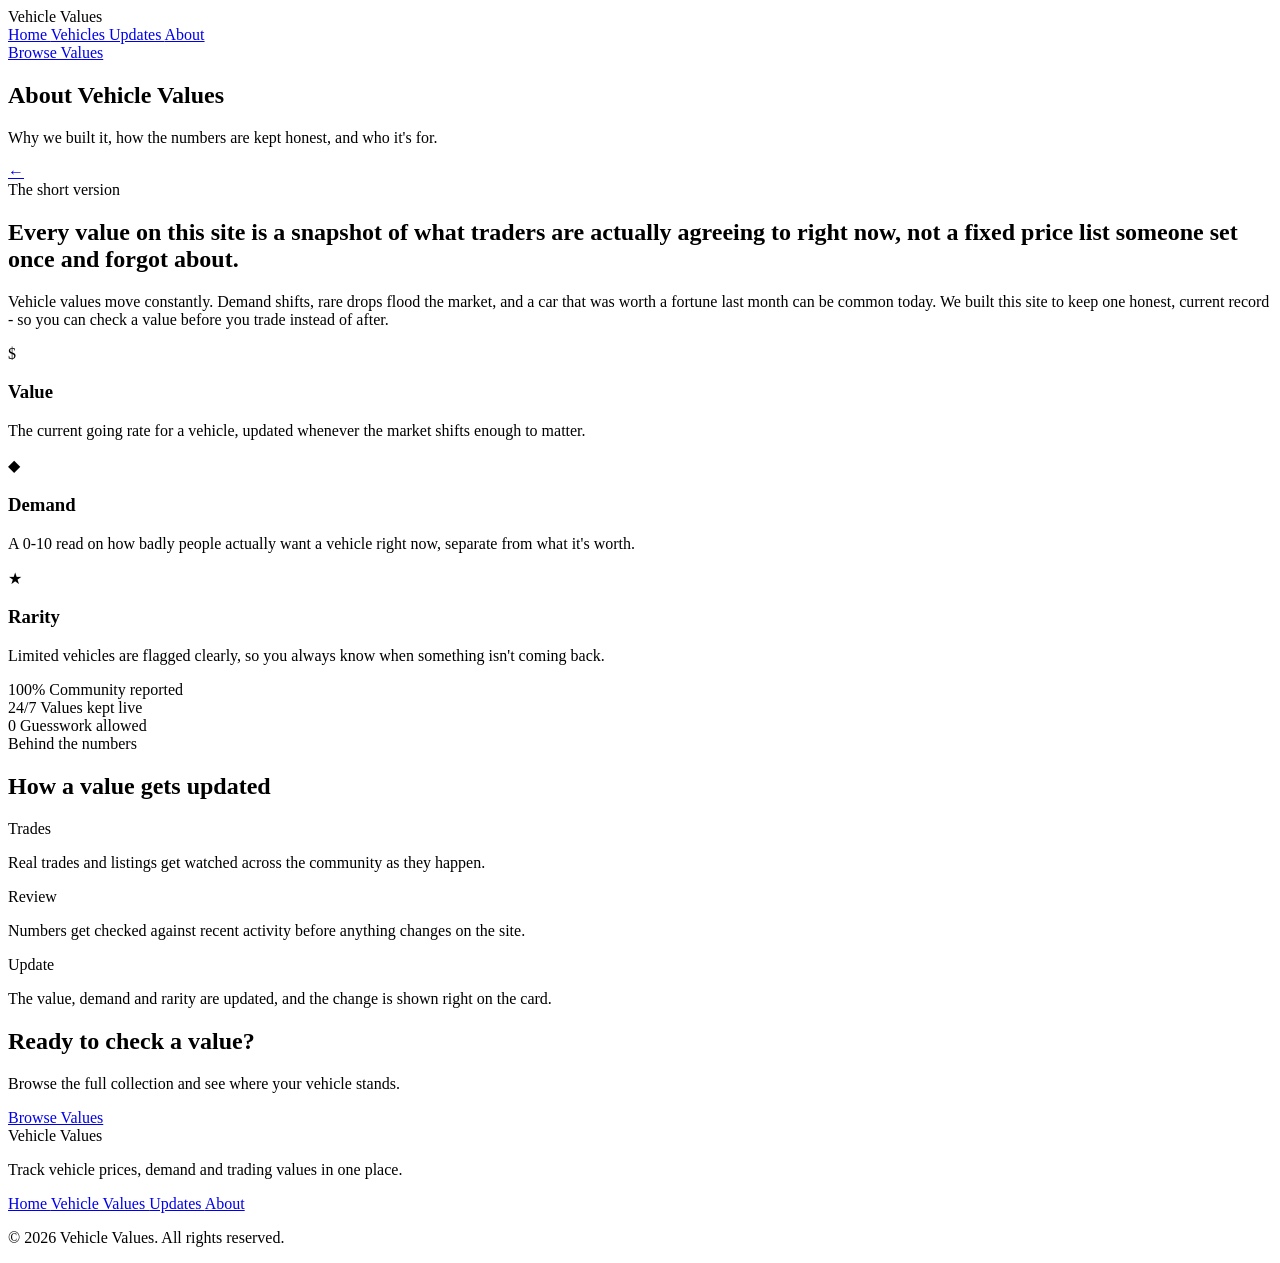
==== about.html @ a4a628b6 "Rename About.html to about.html" ====
<!DOCTYPE html>
<html lang="en">

<head>

    <meta charset="UTF-8">
    <meta name="viewport" content="width=device-width, initial-scale=1.0">

    <title>About - Vehicle Values</title>

    <!-- SEO -->
    <meta name="description" content="Learn how Vehicle Values tracks prices, demand and rarity, and who it's built for.">
    <meta name="robots" content="index, follow">
    <meta name="theme-color" content="#0b1220">


    <!-- Open Graph -->
    <meta property="og:title" content="About - Vehicle Values">
    <meta property="og:description" content="Learn how Vehicle Values tracks prices, demand and rarity, and who it's built for.">
    <meta property="og:image" content="https://i.postimg.cc/ZRS6Lx4Q/carforsalenz.webp">
    <meta property="og:type" content="website">


    <!-- Twitter -->
    <meta name="twitter:card" content="summary_large_image">
    <meta name="twitter:title" content="About - Vehicle Values">
    <meta name="twitter:description" content="Learn how Vehicle Values tracks prices, demand and rarity, and who it's built for.">
    <meta name="twitter:image" content="https://i.postimg.cc/ZRS6Lx4Q/carforsalenz.webp">


    <!-- Favicon -->
    <link rel="icon"
          type="image/webp"
          href="https://i.postimg.cc/ZRS6Lx4Q/carforsalenz.webp">


    <!-- Google Font -->
    <link rel="preconnect" href="https://fonts.googleapis.com">

    <link rel="preconnect"
          href="https://fonts.gstatic.com"
          crossorigin>


    <link href="https://fonts.googleapis.com/css2?family=Inter:wght@300;400;500;600;700;800;900&display=swap"
          rel="stylesheet">


    <!-- CSS -->
    <link rel="stylesheet" href="about.css">


</head>


<body>


<!-- ========================================= -->
<!-- HEADER -->
<!-- ========================================= -->


<header class="header">


    <div class="logo">

        Vehicle <span>Values</span>

    </div>



    <nav>


        <a href="index.html">

            Home

        </a>



        <a href="values.html">

            Vehicles

        </a>



        <a href="#">

            Updates

        </a>



        <a href="about.html" class="active">

            About

        </a>


    </nav>



    <div class="header-actions">


        <a href="values.html" class="header-cta">

            Browse Values

        </a>


    </div>


</header>





<!-- ========================================= -->
<!-- PAGE TITLE -->
<!-- ========================================= -->


<section class="page-title">


    <h1>

        About <span>Vehicle Values</span>

    </h1>



    <p>

        Why we built it, how the numbers are kept honest, and who it's for.

    </p>


</section>





<!-- ========================================= -->
<!-- BACK BUTTON -->
<!-- ========================================= -->


<section class="page-header">


    <a href="index.html" class="back-btn">

        &#8592;

    </a>


</section>





<!-- ========================================= -->
<!-- MISSION -->
<!-- ========================================= -->


<section class="mission reveal">


    <span class="eyebrow">

        The short version

    </span>



    <h2>

        Every value on this site is a snapshot of what traders are actually agreeing to right now, not a fixed price list someone set once and forgot about.

    </h2>



    <p>

        Vehicle values move constantly. Demand shifts, rare drops flood the market,
        and a car that was worth a fortune last month can be common today. We built
        this site to keep one honest, current record - so you can check a value
        before you trade instead of after.

    </p>


</section>





<!-- ========================================= -->
<!-- WHAT WE TRACK -->
<!-- ========================================= -->


<section class="about-grid reveal">


    <div class="about-card">


        <div class="about-icon">

            $

        </div>


        <h3>

            Value

        </h3>


        <p>

            The current going rate for a vehicle, updated whenever the market
            shifts enough to matter.

        </p>


    </div>




    <div class="about-card">


        <div class="about-icon">

            ◆

        </div>


        <h3>

            Demand

        </h3>


        <p>

            A 0-10 read on how badly people actually want a vehicle right now,
            separate from what it's worth.

        </p>


    </div>




    <div class="about-card">


        <div class="about-icon">

            ★

        </div>


        <h3>

            Rarity

        </h3>


        <p>

            Limited vehicles are flagged clearly, so you always know when
            something isn't coming back.

        </p>


    </div>


</section>





<!-- ========================================= -->
<!-- STATS STRIP -->
<!-- ========================================= -->


<section class="stats-strip reveal">


    <div class="stat">


        <span class="stat-number">

            100%

        </span>


        <span class="stat-label">

            Community reported

        </span>


    </div>




    <div class="stat">


        <span class="stat-number">

            24/7

        </span>


        <span class="stat-label">

            Values kept live

        </span>


    </div>




    <div class="stat">


        <span class="stat-number">

            0

        </span>


        <span class="stat-label">

            Guesswork allowed

        </span>


    </div>


</section>





<!-- ========================================= -->
<!-- HOW IT WORKS -->
<!-- ========================================= -->


<section class="how-it-works reveal">


    <span class="eyebrow">

        Behind the numbers

    </span>



    <h2>

        How a value gets updated

    </h2>




    <div class="steps">


        <div class="step">


            <span class="step-marker">

                Trades

            </span>


            <p>

                Real trades and listings get watched across the community as
                they happen.

            </p>


        </div>




        <div class="step">


            <span class="step-marker">

                Review

            </span>


            <p>

                Numbers get checked against recent activity before anything
                changes on the site.

            </p>


        </div>




        <div class="step">


            <span class="step-marker">

                Update

            </span>


            <p>

                The value, demand and rarity are updated, and the change is
                shown right on the card.

            </p>


        </div>


    </div>


</section>





<!-- ========================================= -->
<!-- CTA -->
<!-- ========================================= -->


<section class="about-cta reveal">


    <h2>

        Ready to check a value?

    </h2>



    <p>

        Browse the full collection and see where your vehicle stands.

    </p>



    <a href="values.html" class="primary">

        Browse Values

    </a>


</section>





<!-- ========================================= -->
<!-- FOOTER -->
<!-- ========================================= -->


<footer>


    <div class="footer-content">


        <div class="logo">

            Vehicle <span>Values</span>

        </div>



        <p>

            Track vehicle prices, demand and trading values in one place.

        </p>


    </div>




    <div class="footer-links">


        <a href="index.html">

            Home

        </a>


        <a href="values.html">

            Vehicle Values

        </a>


        <a href="#">

            Updates

        </a>


        <a href="about.html">

            About

        </a>


    </div>



    <p class="copyright" id="copyrightYear">

        © 2026 Vehicle Values. All rights reserved.

    </p>


</footer>





<!-- ========================================= -->
<!-- JAVASCRIPT -->
<!-- ========================================= -->


<script src="about.js"></script>


</body>


</html>
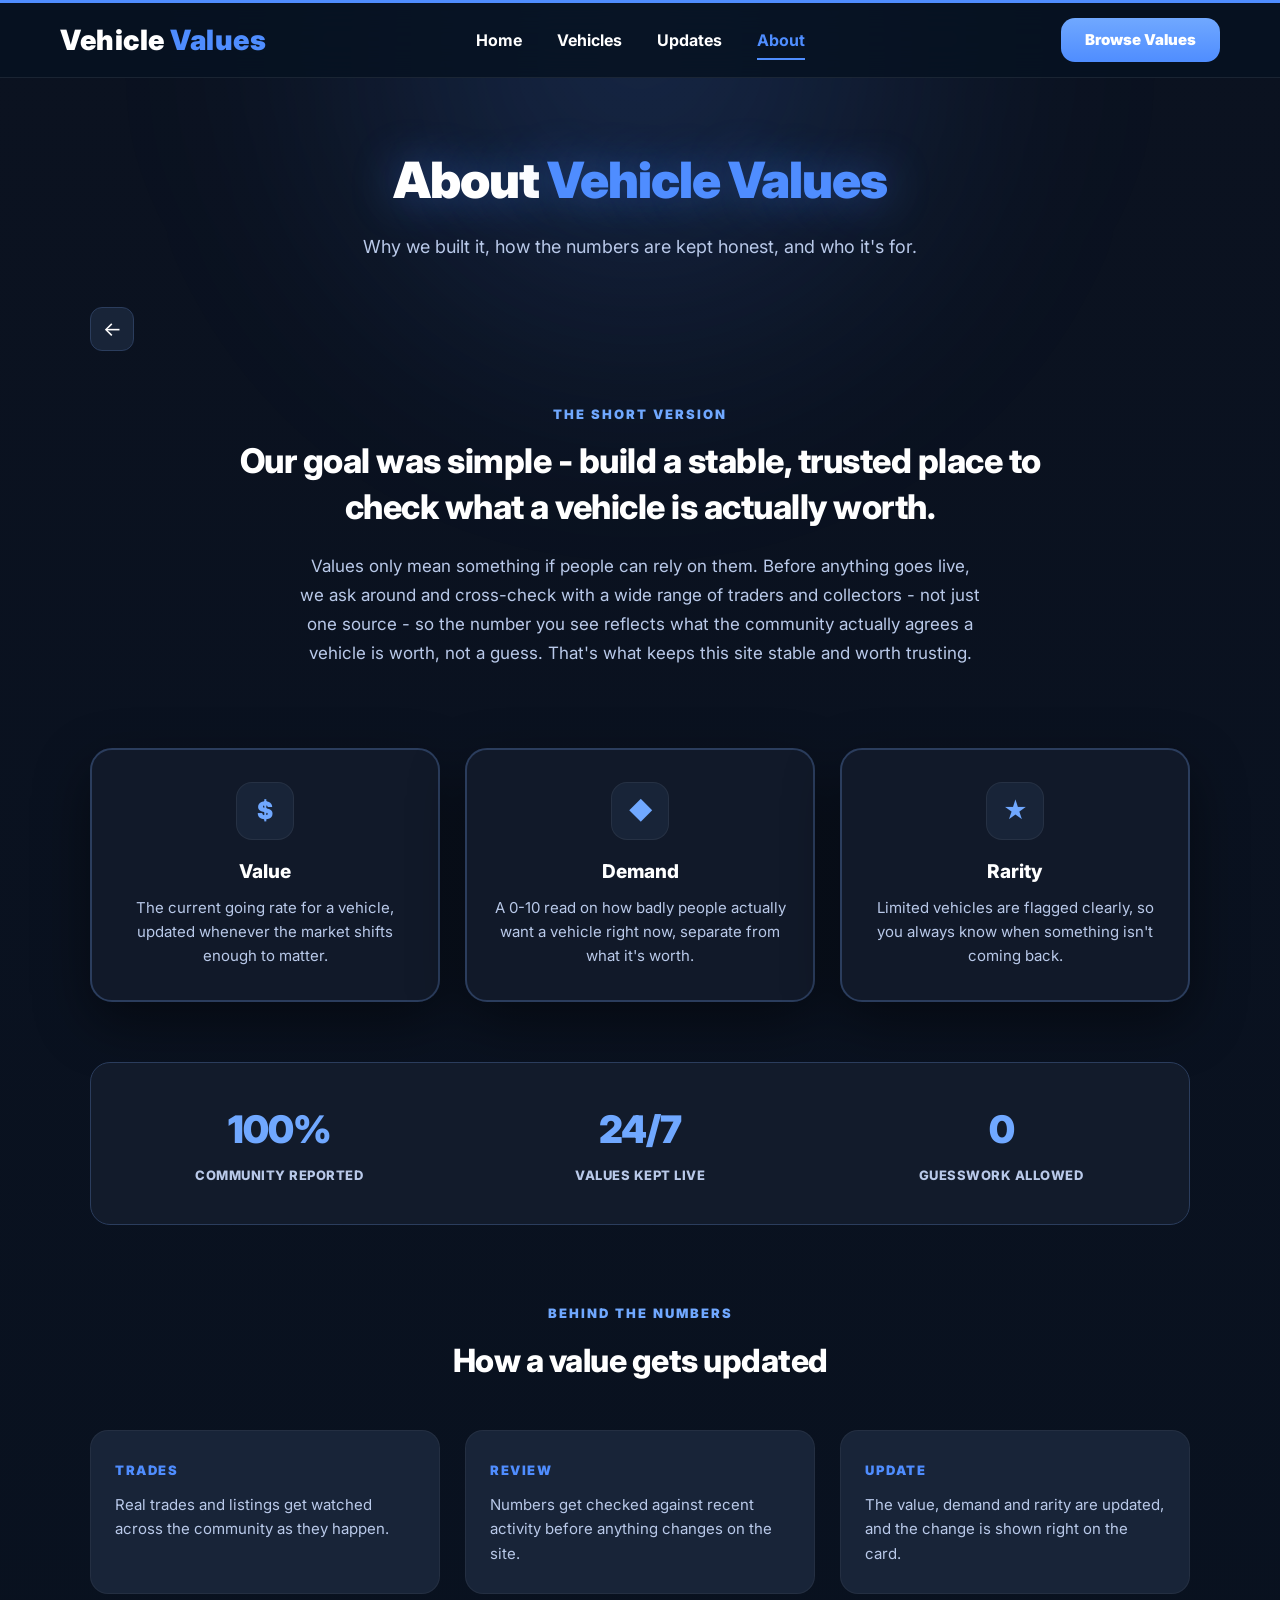
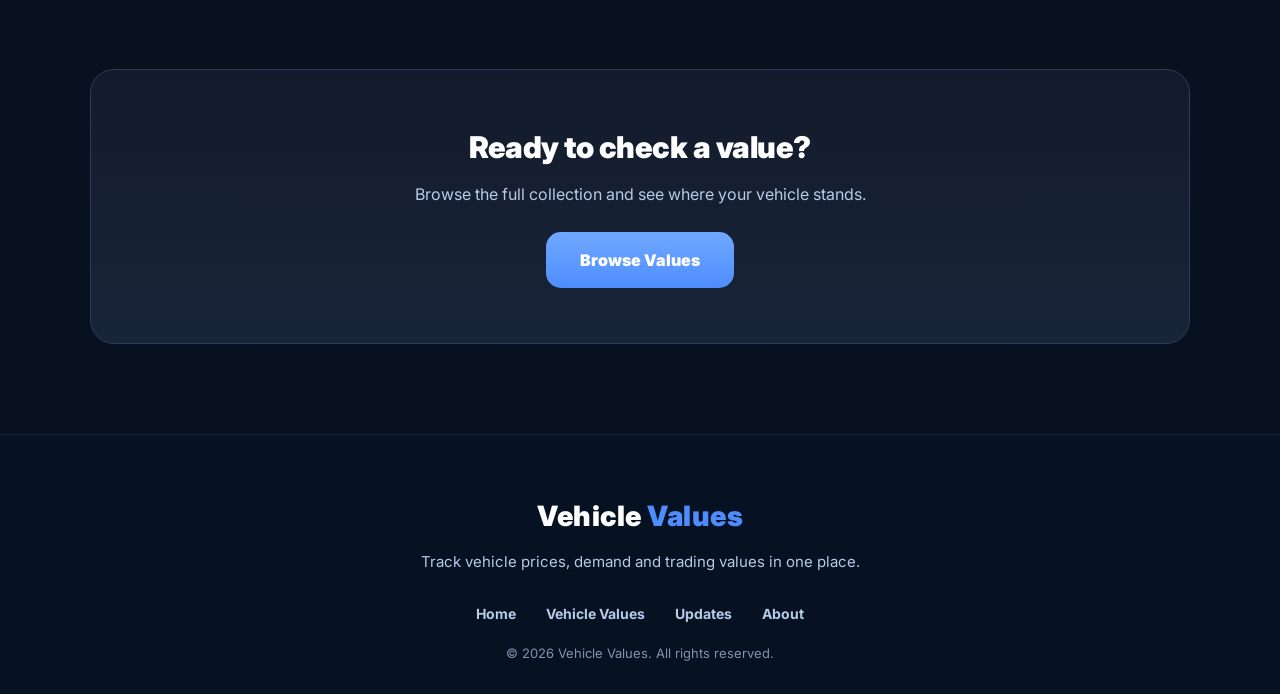
==== commit d8acf93b: "Update about.html" ====
--- a/about.html
+++ b/about.html
@@ -197,7 +197,8 @@
 
     <h2>
 
-        Every value on this site is a snapshot of what traders are actually agreeing to right now, not a fixed price list someone set once and forgot about.
+        Our goal was simple - build a stable, trusted place to check what a
+        vehicle is actually worth.
 
     </h2>
 
@@ -205,10 +206,11 @@
 
     <p>
 
-        Vehicle values move constantly. Demand shifts, rare drops flood the market,
-        and a car that was worth a fortune last month can be common today. We built
-        this site to keep one honest, current record - so you can check a value
-        before you trade instead of after.
+        Values only mean something if people can rely on them. Before anything
+        goes live, we ask around and cross-check with a wide range of traders
+        and collectors - not just one source - so the number you see reflects
+        what the community actually agrees a vehicle is worth, not a guess.
+        That's what keeps this site stable and worth trusting.
 
     </p>
 
--- a/about.css
+++ b/about.css
@@ -0,0 +1,687 @@
+/* ==========================================
+   VEHICLE VALUES
+   ABOUT.CSS
+   Matches the design system in values.css
+========================================== */
+
+/* ==========================================
+   VARIABLES
+   (same tokens as values.css, so this page
+   sits visually inside the same site)
+========================================== */
+
+:root{
+    --primary:#4f8dff;
+    --primary-light:#70a8ff;
+
+    --background:#0b1220;
+    --background-two:#0f1b30;
+
+    --panel:#121b2b;
+    --panel-light:#182438;
+
+    --border:#2b3d5d;
+
+    --text:#ffffff;
+    --muted:#b9c9e9;
+
+    --success:#34d399;
+    --gold:#caa64a;
+    --danger:#ef4444;
+
+    --font-main:"Inter", system-ui, -apple-system, "Segoe UI", Roboto, sans-serif;
+
+    --shadow:0 20px 55px rgba(0,0,0,.45);
+}
+
+/* ==========================================
+   GLOBAL RESET
+========================================== */
+
+*,
+*::before,
+*::after{
+    margin:0;
+    padding:0;
+    box-sizing:border-box;
+    font-family:var(--font-main);
+}
+
+html{
+    scroll-behavior:smooth;
+}
+
+body{
+    min-height:100vh;
+    background:linear-gradient(180deg,#0b1220,#08111f);
+    color:var(--text);
+    overflow-x:hidden;
+    font-family:var(--font-main);
+    font-size:16px;
+    line-height:1.5;
+    font-optical-sizing:auto;
+    -webkit-font-smoothing:antialiased;
+    -moz-osx-font-smoothing:grayscale;
+    text-rendering:optimizeLegibility;
+}
+
+body::before{
+    content:"";
+    position:fixed;
+    top:-400px;
+    left:50%;
+    transform:translateX(-50%);
+    width:900px;
+    height:900px;
+    background:radial-gradient(circle, rgba(79,141,255,.20), transparent 65%);
+    filter:blur(90px);
+    z-index:-1;
+    pointer-events:none;
+}
+
+a{
+    color:inherit;
+    font-family:var(--font-main);
+}
+
+button,
+input{
+    font-family:var(--font-main);
+}
+
+img{
+    display:block;
+    max-width:100%;
+}
+
+/* ==========================================
+   HEADER
+========================================== */
+
+.header{
+    width:100%;
+    height:78px;
+    display:grid;
+    grid-template-columns:1fr auto 1fr;
+    align-items:center;
+    padding:0 60px;
+    background:rgba(7,18,34,.85);
+    backdrop-filter:blur(18px);
+    border-top:3px solid var(--primary);
+    border-bottom:1px solid rgba(255,255,255,.08);
+    position:sticky;
+    top:0;
+    z-index:999;
+}
+
+.header .logo{
+    justify-self:start;
+}
+
+.header nav{
+    justify-self:center;
+}
+
+.header .header-actions{
+    justify-self:end;
+}
+
+.logo{
+    font-size:28px;
+    font-weight:900;
+    letter-spacing:.5px;
+    cursor:pointer;
+}
+
+.logo span{
+    color:var(--primary);
+}
+
+nav{
+    display:flex;
+    align-items:center;
+    gap:35px;
+}
+
+nav a{
+    position:relative;
+    text-decoration:none;
+    color:white;
+    font-size:16px;
+    font-weight:700;
+    transition:.3s;
+}
+
+nav a::after{
+    content:"";
+    position:absolute;
+    left:0;
+    bottom:-8px;
+    width:0;
+    height:2px;
+    background:var(--primary);
+    transition:.3s;
+}
+
+nav a:hover::after,
+nav a.active::after{
+    width:100%;
+}
+
+nav a:hover,
+nav a.active{
+    color:var(--primary);
+}
+
+.header-actions{
+    display:flex;
+    align-items:center;
+    gap:12px;
+}
+
+.header-cta{
+    background:linear-gradient(180deg, var(--primary-light), var(--primary));
+    color:white;
+    text-decoration:none;
+    padding:11px 24px;
+    border-radius:14px;
+    font-size:15px;
+    font-weight:900;
+    transition:.3s;
+    white-space:nowrap;
+}
+
+.header-cta:hover{
+    transform:translateY(-3px);
+    box-shadow:0 15px 35px rgba(79,141,255,.4);
+}
+
+/* ==========================================
+   PAGE TITLE
+========================================== */
+
+.page-title{
+    text-align:center;
+    padding:65px 20px 35px;
+}
+
+.page-title h1{
+    font-size:50px;
+    font-weight:900;
+    letter-spacing:-1px;
+    text-shadow:0 0 45px rgba(79,141,255,.45);
+}
+
+.page-title h1 span{
+    color:var(--primary);
+}
+
+.page-title p{
+    margin-top:15px;
+    max-width:700px;
+    margin-left:auto;
+    margin-right:auto;
+    color:var(--muted);
+    font-size:18px;
+    line-height:1.6;
+}
+
+/* ==========================================
+   PAGE HEADER / BACK BUTTON
+========================================== */
+
+.page-header{
+    width:95%;
+    max-width:1100px;
+    margin:0 auto;
+    padding:10px 0 0;
+}
+
+.back-btn{
+    display:inline-flex;
+    align-items:center;
+    justify-content:center;
+    width:44px;
+    height:44px;
+    border-radius:12px;
+    background:var(--panel-light);
+    border:1px solid var(--border);
+    color:white;
+    font-size:20px;
+    text-decoration:none;
+    transition:.3s;
+}
+
+.back-btn:hover{
+    background:var(--panel);
+    border-color:var(--primary);
+    transform:translateX(-3px);
+}
+
+/* ==========================================
+   SHARED SECTION WIDTH
+========================================== */
+
+.mission,
+.about-grid,
+.stats-strip,
+.how-it-works,
+.about-cta{
+    width:95%;
+    max-width:1100px;
+    margin:0 auto;
+}
+
+/* ==========================================
+   EYEBROW LABEL
+========================================== */
+
+.eyebrow{
+    display:inline-block;
+    color:var(--primary-light);
+    font-size:13px;
+    font-weight:900;
+    letter-spacing:2px;
+    text-transform:uppercase;
+    margin-bottom:14px;
+}
+
+/* ==========================================
+   MISSION SECTION
+========================================== */
+
+.mission{
+    padding:50px 0 20px;
+    text-align:center;
+}
+
+.mission h2{
+    font-size:34px;
+    font-weight:800;
+    line-height:1.35;
+    max-width:820px;
+    margin:0 auto 22px;
+    letter-spacing:-.5px;
+}
+
+.mission p{
+    max-width:680px;
+    margin:0 auto;
+    color:var(--muted);
+    font-size:17px;
+    line-height:1.7;
+}
+
+/* ==========================================
+   ABOUT GRID (what we track)
+========================================== */
+
+.about-grid{
+    margin-top:60px;
+    display:grid;
+    grid-template-columns:repeat(3, 1fr);
+    gap:25px;
+}
+
+.about-card{
+    background:rgba(18,27,43,.95);
+    border:2px solid var(--border);
+    border-radius:22px;
+    padding:32px 26px;
+    text-align:center;
+    box-shadow:var(--shadow);
+    transition:.3s;
+}
+
+.about-card:hover{
+    transform:translateY(-6px);
+    border-color:var(--primary);
+    box-shadow:
+        var(--shadow),
+        0 0 40px rgba(79,141,255,.35);
+}
+
+.about-icon{
+    width:58px;
+    height:58px;
+    margin:0 auto 18px;
+    display:flex;
+    align-items:center;
+    justify-content:center;
+    border-radius:16px;
+    background:var(--panel-light);
+    border:1px solid rgba(255,255,255,.06);
+    color:var(--primary-light);
+    font-size:24px;
+    font-weight:900;
+}
+
+.about-card h3{
+    font-size:19px;
+    font-weight:800;
+    margin-bottom:10px;
+}
+
+.about-card p{
+    color:var(--muted);
+    font-size:15px;
+    line-height:1.6;
+}
+
+/* ==========================================
+   STATS STRIP
+========================================== */
+
+.stats-strip{
+    margin-top:60px;
+    display:grid;
+    grid-template-columns:repeat(3, 1fr);
+    gap:25px;
+    background:var(--panel);
+    border:1px solid var(--border);
+    border-radius:20px;
+    padding:38px 20px;
+}
+
+.stat{
+    text-align:center;
+}
+
+.stat-number{
+    display:block;
+    font-size:38px;
+    font-weight:900;
+    color:var(--primary-light);
+    letter-spacing:-1px;
+}
+
+.stat-label{
+    display:block;
+    margin-top:8px;
+    color:var(--muted);
+    font-size:13px;
+    font-weight:800;
+    letter-spacing:.5px;
+    text-transform:uppercase;
+}
+
+/* ==========================================
+   HOW IT WORKS
+========================================== */
+
+.how-it-works{
+    margin-top:75px;
+    text-align:center;
+}
+
+.how-it-works h2{
+    font-size:32px;
+    font-weight:800;
+    letter-spacing:-.5px;
+    margin-bottom:45px;
+}
+
+.steps{
+    display:grid;
+    grid-template-columns:repeat(3, 1fr);
+    gap:25px;
+    text-align:left;
+}
+
+.step{
+    background:var(--panel-light);
+    border:1px solid rgba(255,255,255,.05);
+    border-radius:18px;
+    padding:26px 24px;
+    position:relative;
+}
+
+.step-marker{
+    display:inline-block;
+    color:var(--primary);
+    font-size:13px;
+    font-weight:900;
+    letter-spacing:1.5px;
+    text-transform:uppercase;
+    margin-bottom:12px;
+}
+
+.step p{
+    color:var(--muted);
+    font-size:15px;
+    line-height:1.65;
+}
+
+/* ==========================================
+   ABOUT CTA
+========================================== */
+
+.about-cta{
+    margin-top:75px;
+    margin-bottom:90px;
+    text-align:center;
+    background:linear-gradient(180deg, var(--panel), var(--panel-light));
+    border:1px solid var(--border);
+    border-radius:24px;
+    padding:55px 30px;
+}
+
+.about-cta h2{
+    font-size:30px;
+    font-weight:900;
+    letter-spacing:-.5px;
+    margin-bottom:12px;
+}
+
+.about-cta p{
+    color:var(--muted);
+    font-size:16px;
+    margin-bottom:26px;
+}
+
+.about-cta .primary{
+    display:inline-block;
+    background:linear-gradient(180deg, var(--primary-light), var(--primary));
+    color:white;
+    text-decoration:none;
+    padding:16px 34px;
+    border-radius:15px;
+    font-size:16px;
+    font-weight:900;
+    transition:.3s;
+}
+
+.about-cta .primary:hover{
+    transform:translateY(-4px);
+    box-shadow:0 15px 35px rgba(79,141,255,.45);
+}
+
+/* ==========================================
+   FOOTER
+========================================== */
+
+footer{
+    width:100%;
+    padding:60px 60px 30px;
+    background:rgba(7,18,34,.9);
+    border-top:1px solid rgba(255,255,255,.08);
+}
+
+.footer-content{
+    max-width:1100px;
+    margin:0 auto;
+    text-align:center;
+}
+
+.footer-content .logo{
+    justify-content:center;
+    margin-bottom:14px;
+    display:inline-block;
+}
+
+.footer-content p{
+    color:var(--muted);
+    font-size:15px;
+    max-width:480px;
+    margin:0 auto;
+}
+
+.footer-links{
+    display:flex;
+    justify-content:center;
+    gap:30px;
+    flex-wrap:wrap;
+    margin:30px 0 20px;
+}
+
+.footer-links a{
+    text-decoration:none;
+    color:var(--muted);
+    font-size:14px;
+    font-weight:700;
+    transition:.3s;
+}
+
+.footer-links a:hover{
+    color:var(--primary);
+}
+
+.copyright{
+    text-align:center;
+    color:var(--muted);
+    font-size:13px;
+    opacity:.7;
+}
+
+/* ==========================================
+   SCROLL REVEAL
+   (elements fade/rise into place once
+   visible - about.js toggles this class,
+   and it degrades gracefully to visible if
+   JS or IntersectionObserver isn't there)
+========================================== */
+
+.reveal{
+    opacity:0;
+    transform:translateY(24px);
+    transition:opacity .6s ease, transform .6s ease;
+}
+
+.reveal.in-view{
+    opacity:1;
+    transform:translateY(0);
+}
+
+@media (prefers-reduced-motion: reduce){
+
+    .reveal{
+        opacity:1;
+        transform:none;
+        transition:none;
+    }
+
+}
+
+/* ==========================================
+   SCROLLBAR
+========================================== */
+
+::-webkit-scrollbar{
+    width:10px;
+}
+
+::-webkit-scrollbar-track{
+    background:#08111f;
+}
+
+::-webkit-scrollbar-thumb{
+    background:var(--border);
+    border-radius:20px;
+}
+
+::-webkit-scrollbar-thumb:hover{
+    background:var(--primary);
+}
+
+/* ==========================================
+   TABLET
+========================================== */
+
+@media(max-width:1000px){
+
+    .header{ padding:0 35px; }
+
+    nav{ gap:22px; }
+
+    .page-title h1{ font-size:44px; }
+
+    .about-grid,
+    .steps{ grid-template-columns:repeat(2, 1fr); }
+
+    .stats-strip{ grid-template-columns:repeat(3, 1fr); }
+
+}
+
+/* ==========================================
+   MOBILE
+========================================== */
+
+@media(max-width:700px){
+
+    .header{ height:auto; min-height:75px; padding:12px 20px; }
+
+    .logo{ font-size:24px; }
+
+    nav{ display:none; }
+
+    .header-cta{ padding:10px 16px; font-size:14px; }
+
+    .page-title{ padding:50px 15px 30px; }
+
+    .page-title h1{ font-size:32px; }
+
+    .page-title p{ font-size:15px; }
+
+    .page-header{ width:92%; }
+
+    .mission{ width:92%; padding:40px 0 10px; }
+
+    .mission h2{ font-size:26px; }
+
+    .about-grid{ width:92%; grid-template-columns:1fr; margin-top:45px; }
+
+    .stats-strip{ width:92%; grid-template-columns:1fr; gap:30px; margin-top:45px; padding:32px 20px; }
+
+    .how-it-works{ width:92%; margin-top:55px; }
+
+    .how-it-works h2{ font-size:26px; }
+
+    .steps{ grid-template-columns:1fr; }
+
+    .about-cta{ width:92%; margin-top:55px; padding:42px 22px; }
+
+    .about-cta h2{ font-size:24px; }
+
+    footer{ padding:45px 25px 25px; }
+
+    .footer-links{ gap:18px 26px; }
+
+}
+
+/* ==========================================
+   SMALL PHONES
+========================================== */
+
+@media(max-width:400px){
+
+    .logo{ font-size:20px; }
+
+    .page-title h1{ font-size:27px; }
+
+    .mission h2{ font-size:22px; }
+
+}
+
+/* ==========================================
+   END ABOUT.CSS
+========================================== */
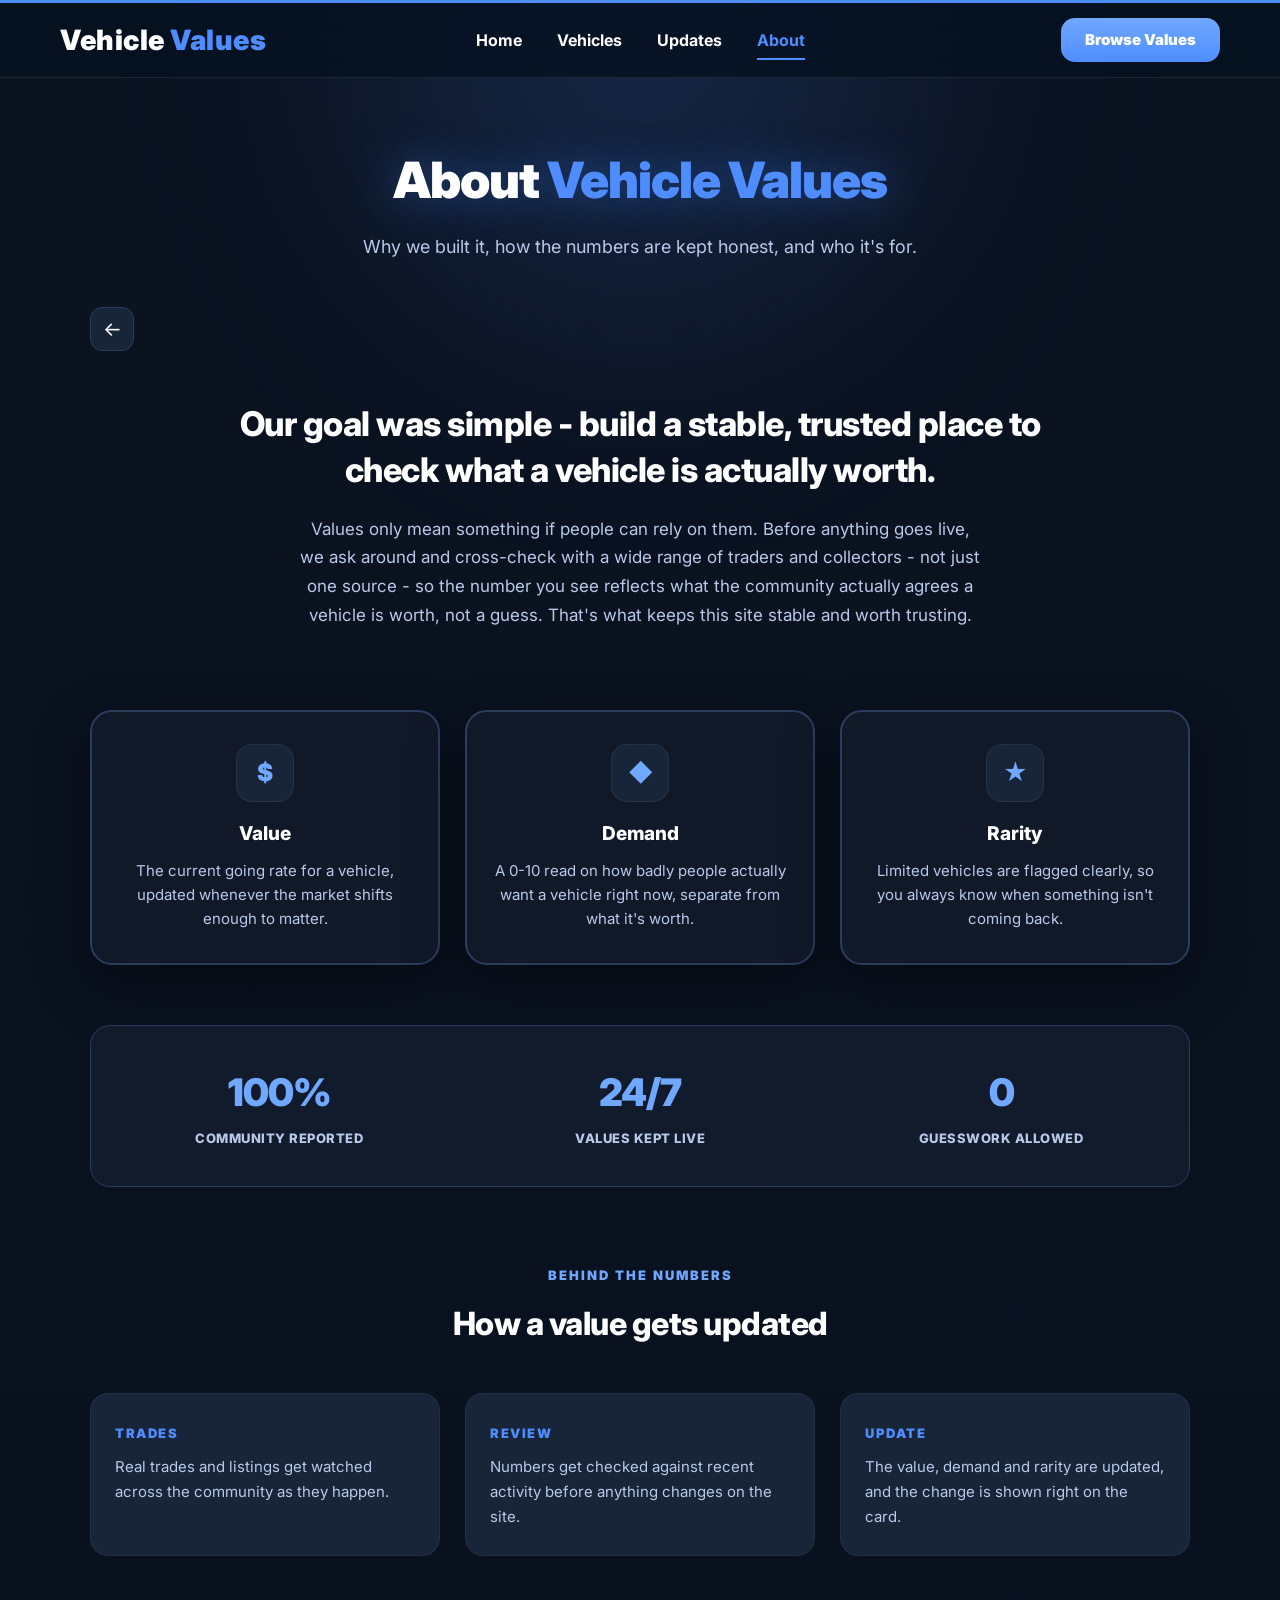
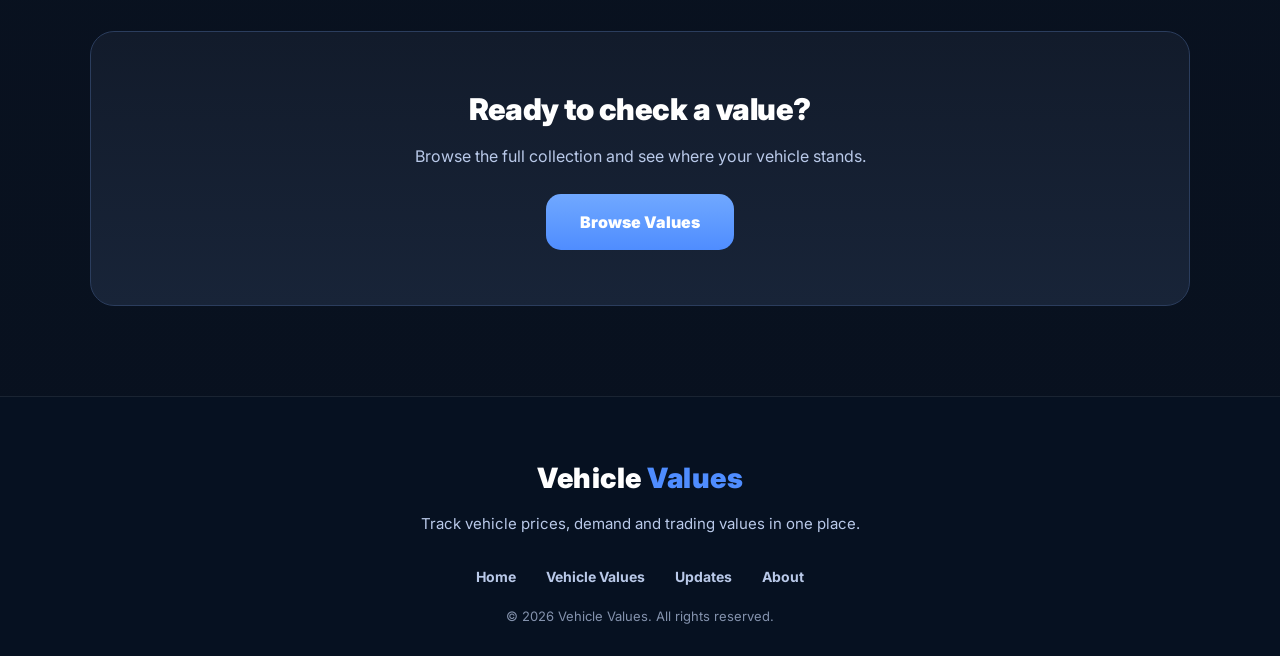
==== commit 91074e9d: "Update about.html" ====
--- a/about.html
+++ b/about.html
@@ -187,14 +187,6 @@
 <section class="mission reveal">
 
 
-    <span class="eyebrow">
-
-        The short version
-
-    </span>
-
-
-
     <h2>
 
         Our goal was simple - build a stable, trusted place to check what a
